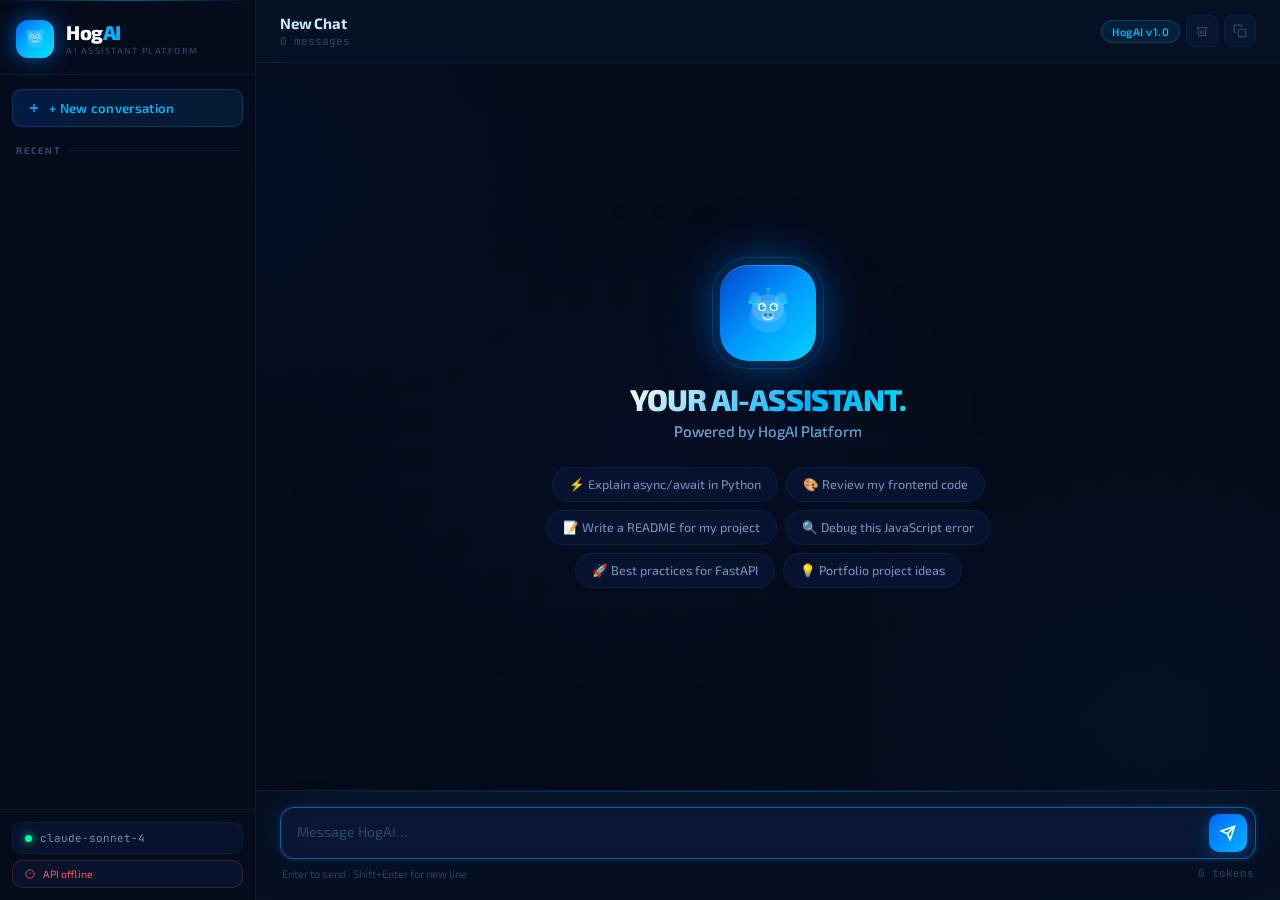
==== index.html @ a09879cb "Add files via upload Frontend Hochladung! Ich füge hier einen Code hinzu , eine stylische Etwickung " ====
<!DOCTYPE html>
<html lang="en">
<head>
  <meta charset="UTF-8" />
  <meta name="viewport" content="width=device-width, initial-scale=1.0" />
  <title>HogAI — AI Assistant Platform</title>
  <link rel="preconnect" href="https://fonts.googleapis.com" />
  <link rel="preconnect" href="https://fonts.gstatic.com" crossorigin />
  <link href="https://fonts.googleapis.com/css2?family=JetBrains+Mono:wght@300;400;500&family=Exo+2:wght@300;400;500;600;700;800&display=swap" rel="stylesheet" />
  <link rel="stylesheet" href="style.css" />
</head>
<body>

<div class="app">

  <!-- ═══════════════════════════════
        SIDEBAR
  ════════════════════════════════ -->
  <aside class="sidebar">

    <div class="sb-top">
      <div class="logo">
        <div class="logo-pig">
          <svg viewBox="0 0 48 48" fill="none" xmlns="http://www.w3.org/2000/svg">
            <ellipse cx="24" cy="27" rx="16" ry="14" fill="rgba(255,255,255,0.12)"/>
            <ellipse cx="24" cy="20" rx="14" ry="12" fill="rgba(255,255,255,0.2)"/>
            <ellipse cx="13" cy="12" rx="5" ry="6" fill="rgba(255,255,255,0.2)" transform="rotate(-15 13 12)"/>
            <ellipse cx="35" cy="12" rx="5" ry="6" fill="rgba(255,255,255,0.2)" transform="rotate(15 35 12)"/>
            <ellipse cx="13" cy="12" rx="3" ry="4" fill="rgba(0,200,255,0.5)" transform="rotate(-15 13 12)"/>
            <ellipse cx="35" cy="12" rx="3" ry="4" fill="rgba(0,200,255,0.5)" transform="rotate(15 35 12)"/>
            <circle cx="19" cy="19" r="3.5" fill="white" opacity="0.95"/>
            <circle cx="29" cy="19" r="3.5" fill="white" opacity="0.95"/>
            <circle cx="19" cy="19" r="2.2" fill="#00aaff"/>
            <circle cx="29" cy="19" r="2.2" fill="#00aaff"/>
            <circle cx="19.9" cy="18.1" r="0.8" fill="white"/>
            <circle cx="29.9" cy="18.1" r="0.8" fill="white"/>
            <ellipse cx="24" cy="25" rx="5.5" ry="4" fill="rgba(255,255,255,0.15)"/>
            <circle cx="22" cy="25.5" r="1.3" fill="rgba(0,0,0,0.45)"/>
            <circle cx="26" cy="25.5" r="1.3" fill="rgba(0,0,0,0.45)"/>
            <line x1="33" y1="19" x2="39" y2="15" stroke="rgba(0,220,255,0.8)" stroke-width="1"/>
            <circle cx="39.5" cy="14.5" r="1.5" fill="rgba(0,220,255,0.9)"/>
            <line x1="15" y1="19" x2="9" y2="15" stroke="rgba(0,220,255,0.8)" stroke-width="1"/>
            <circle cx="8.5" cy="14.5" r="1.5" fill="rgba(0,220,255,0.9)"/>
            <path d="M20 28 Q24 31.5 28 28" stroke="rgba(255,255,255,0.7)" stroke-width="1.5" stroke-linecap="round" fill="none"/>
          </svg>
        </div>
        <div class="logo-text">
          <div class="logo-name">Hog<em>AI</em></div>
          <div class="logo-tag">AI Assistant Platform</div>
        </div>
      </div>
    </div>

    <button class="sb-new" id="newChatBtn">
      <svg width="14" height="14" fill="none" stroke="currentColor" stroke-width="2.5" viewBox="0 0 24 24">
        <path d="M12 5v14M5 12h14"/>
      </svg>
      + New conversation
    </button>

    <div class="sb-section">Recent</div>
    <div class="sb-list" id="chatHistory"></div>

    <div class="sb-foot">
      <div class="model-tag">
        <div class="dot"></div>
        claude-sonnet-4
      </div>
      <div class="api-tag" id="apiStatus">
        <svg width="10" height="10" fill="none" stroke="currentColor" stroke-width="2" viewBox="0 0 24 24">
          <circle cx="12" cy="12" r="10"/>
          <polyline points="12 6 12 12 16 14"/>
        </svg>
        <span>Checking API…</span>
      </div>
    </div>

  </aside>

  <!-- ═══════════════════════════════
      MAIN
  ════════════════════════════════ -->
  <main class="main">

    <!-- Top bar -->
    <div class="topbar">
      <div class="topbar-left">
        <div>
          <div class="topbar-title" id="chatTitle">New Chat</div>
          <div class="topbar-sub"  id="msgCount">0 messages</div>
        </div>
      </div>
      <div class="topbar-right">
        <div class="badge">HogAI v1.0</div>
        <button class="icon-btn" id="clearBtn" title="Clear chat">
          <svg width="14" height="14" fill="none" stroke="currentColor" stroke-width="2" viewBox="0 0 24 24">
            <polyline points="3 6 5 6 21 6"/>
            <path d="M19 6l-1 14H6L5 6"/>
            <path d="M10 11v6M14 11v6"/>
          </svg>
        </button>
        <button class="icon-btn" id="copyBtn" title="Copy last response">
          <svg width="14" height="14" fill="none" stroke="currentColor" stroke-width="2" viewBox="0 0 24 24">
            <rect x="9" y="9" width="13" height="13" rx="2"/>
            <path d="M5 15H4a2 2 0 01-2-2V4a2 2 0 012-2h9a2 2 0 012 2v1"/>
          </svg>
        </button>
      </div>
    </div>

    <!-- Messages -->
    <div class="messages" id="messages">
      <div class="welcome" id="welcome">
        <div class="hog-mascot">
          <svg viewBox="0 0 48 48" fill="none" xmlns="http://www.w3.org/2000/svg">
            <ellipse cx="24" cy="27" rx="16" ry="14" fill="rgba(255,255,255,0.12)"/>
            <ellipse cx="24" cy="20" rx="14" ry="12" fill="rgba(255,255,255,0.18)"/>
            <ellipse cx="13" cy="12" rx="5" ry="6" fill="rgba(255,255,255,0.18)" transform="rotate(-15 13 12)"/>
            <ellipse cx="35" cy="12" rx="5" ry="6" fill="rgba(255,255,255,0.18)" transform="rotate(15 35 12)"/>
            <ellipse cx="13" cy="12" rx="3" ry="4" fill="rgba(0,200,255,0.5)" transform="rotate(-15 13 12)"/>
            <ellipse cx="35" cy="12" rx="3" ry="4" fill="rgba(0,200,255,0.5)" transform="rotate(15 35 12)"/>
            <circle cx="19" cy="19" r="3.5" fill="white" opacity="0.95"/>
            <circle cx="29" cy="19" r="3.5" fill="white" opacity="0.95"/>
            <circle cx="19" cy="19" r="2.2" fill="#00aaff"/>
            <circle cx="29" cy="19" r="2.2" fill="#00aaff"/>
            <circle cx="19.9" cy="18.1" r="0.8" fill="white"/>
            <circle cx="29.9" cy="18.1" r="0.8" fill="white"/>
            <ellipse cx="24" cy="25" rx="5.5" ry="4" fill="rgba(255,255,255,0.15)"/>
            <circle cx="22" cy="25.5" r="1.3" fill="rgba(0,0,0,0.45)"/>
            <circle cx="26" cy="25.5" r="1.3" fill="rgba(0,0,0,0.45)"/>
            <line x1="33" y1="19" x2="39" y2="15" stroke="rgba(0,220,255,0.8)" stroke-width="1"/>
            <circle cx="39.5" cy="14.5" r="1.5" fill="rgba(0,220,255,0.9)"/>
            <line x1="15" y1="19" x2="9" y2="15" stroke="rgba(0,220,255,0.8)" stroke-width="1"/>
            <circle cx="8.5" cy="14.5" r="1.5" fill="rgba(0,220,255,0.9)"/>
            <line x1="24" y1="8" x2="24" y2="4" stroke="rgba(0,220,255,0.6)" stroke-width="1"/>
            <circle cx="24" cy="3.5" r="1.2" fill="rgba(0,220,255,0.8)"/>
            <path d="M20 28 Q24 31.5 28 28" stroke="rgba(255,255,255,0.7)" stroke-width="1.5" stroke-linecap="round" fill="none"/>
          </svg>
        </div>
        <h1>YOUR AI-ASSISTANT.<span>Powered by HogAI Platform</span></h1>
        <div class="chips" id="chips">
          <button class="chip">⚡ Explain async/await in Python</button>
          <button class="chip">🎨 Review my frontend code</button>
          <button class="chip">📝 Write a README for my project</button>
          <button class="chip">🔍 Debug this JavaScript error</button>
          <button class="chip">🚀 Best practices for FastAPI</button>
          <button class="chip">💡 Portfolio project ideas</button>
        </div>
      </div>
    </div>

    <!-- Input -->
    <div class="input-area">
      <div class="input-wrap">
        <textarea
          id="userInput"
          placeholder="Message HogAI…"
          rows="1"
        ></textarea>
        <button class="send-btn" id="sendBtn">
          <svg width="16" height="16" fill="none" stroke="currentColor" stroke-width="2.5" viewBox="0 0 24 24">
            <line x1="22" y1="2" x2="11" y2="13"/>
            <polygon points="22 2 15 22 11 13 2 9 22 2"/>
          </svg>
        </button>
      </div>
      <div class="input-footer">
        <span>Enter to send · Shift+Enter for new line</span>
        <span class="token-count" id="tokenCount">0 tokens</span>
      </div>
    </div>

  </main>
</div>

<!-- Toast notification -->
<div class="toast" id="toast"></div>

<script src="app.js"></script>
</body>
</html>
---- style.css ----
/* ═══════════════════════════════════════════════
   HogAI — style.css
   Design: Dark blue glassmorphism + neon accents
════════════════════════════════════════════════ */

/* ── CSS Variables ── */
:root {
  --bg:        #050c1a;
  --bg2:       #071325;
  --bg3:       #0a1a34;
  --bg4:       #0d2040;
  --glass:     rgba(10, 26, 60, 0.6);
  --glassl:    rgba(255, 255, 255, 0.04);
  --border:    rgba(0, 140, 255, 0.12);
  --border2:   rgba(0, 180, 255, 0.22);
  --border3:   rgba(0, 200, 255, 0.38);
  --accent:    #00b4ff;
  --accent2:   #0066ff;
  --accent3:   #00e5ff;
  --accentg:   rgba(0, 180, 255, 0.1);
  --green:     #00ff9d;
  --text:      #d4e8ff;
  --text2:     #6a8fbb;
  --text3:     #2d4a6e;
  --font-main: 'Exo 2', sans-serif;
  --font-mono: 'JetBrains Mono', monospace;
}

/* ── Reset ── */
*,
*::before,
*::after {
  margin: 0;
  padding: 0;
  box-sizing: border-box;
}

html,
body {
  height: 100%;
  font-family: var(--font-main);
  background: var(--bg);
  color: var(--text);
  overflow: hidden;
}

/* ── Animated background glow ── */
body::before {
  content: '';
  position: fixed;
  inset: 0;
  background:
    radial-gradient(ellipse 60% 50% at 10% 20%, rgba(0, 80, 200, 0.15) 0%, transparent 60%),
    radial-gradient(ellipse 50% 60% at 90% 80%, rgba(0, 160, 255, 0.08) 0%, transparent 60%),
    radial-gradient(ellipse 40% 40% at 50% 50%, rgba(0, 40, 100, 0.2) 0%, transparent 70%);
  pointer-events: none;
  z-index: 0;
  animation: bgShift 12s ease-in-out infinite alternate;
}

/* ── Grid lines overlay ── */
body::after {
  content: '';
  position: fixed;
  inset: 0;
  background-image:
    linear-gradient(rgba(0, 140, 255, 0.03) 1px, transparent 1px),
    linear-gradient(90deg, rgba(0, 140, 255, 0.03) 1px, transparent 1px);
  background-size: 40px 40px;
  pointer-events: none;
  z-index: 0;
}

/* ═══════════════════════════════════════════════
   LAYOUT
════════════════════════════════════════════════ */
.app {
  display: flex;
  height: 100vh;
  position: relative;
  z-index: 1;
}

/* ═══════════════════════════════════════════════
   SIDEBAR
════════════════════════════════════════════════ */
.sidebar {
  width: 256px;
  min-width: 256px;
  background: rgba(5, 12, 26, 0.88);
  backdrop-filter: blur(20px);
  border-right: 1px solid var(--border);
  display: flex;
  flex-direction: column;
  overflow: hidden;
  position: relative;
}

/* top glow line */
.sidebar::before {
  content: '';
  position: absolute;
  top: 0; left: 0; right: 0;
  height: 1px;
  background: linear-gradient(90deg, transparent, var(--accent), transparent);
  opacity: 0.5;
}

.sb-top {
  padding: 20px 16px 16px;
  border-bottom: 1px solid var(--border);
}

/* ── Logo ── */
.logo {
  display: flex;
  align-items: center;
  gap: 12px;
  text-decoration: none;
}

.logo-pig {
  width: 38px;
  height: 38px;
  background: linear-gradient(135deg, #0066ff 0%, #00b4ff 50%, #00e5ff 100%);
  border-radius: 12px;
  display: flex;
  align-items: center;
  justify-content: center;
  box-shadow: 0 0 20px rgba(0, 140, 255, 0.5), 0 0 40px rgba(0, 140, 255, 0.2);
  flex-shrink: 0;
  animation: pigGlow 3s ease-in-out infinite;
}

.logo-pig svg {
  width: 26px;
  height: 26px;
}

.logo-text {
  display: flex;
  flex-direction: column;
}

.logo-name {
  font-size: 20px;
  font-weight: 800;
  letter-spacing: -0.5px;
  color: #fff;
  line-height: 1;
}

.logo-name em {
  font-style: normal;
  color: var(--accent);
}

.logo-tag {
  font-size: 9px;
  font-weight: 500;
  text-transform: uppercase;
  letter-spacing: 1.5px;
  color: var(--text3);
  margin-top: 3px;
}

/* ── New chat button ── */
.sb-new {
  margin: 14px 12px 8px;
  padding: 10px 14px;
  background: linear-gradient(135deg, rgba(0, 100, 255, 0.18), rgba(0, 180, 255, 0.09));
  border: 1px solid var(--border2);
  border-radius: 10px;
  color: var(--accent);
  font-family: var(--font-main);
  font-size: 13px;
  font-weight: 600;
  cursor: pointer;
  display: flex;
  align-items: center;
  gap: 8px;
  transition: all 0.25s;
  width: calc(100% - 24px);
  letter-spacing: 0.3px;
}

.sb-new:hover {
  background: linear-gradient(135deg, rgba(0, 120, 255, 0.28), rgba(0, 200, 255, 0.14));
  border-color: var(--border3);
  transform: translateY(-1px);
  box-shadow: 0 4px 20px rgba(0, 140, 255, 0.2);
}

/* ── Section label ── */
.sb-section {
  padding: 10px 16px 4px;
  font-size: 9.5px;
  font-weight: 700;
  text-transform: uppercase;
  letter-spacing: 1.8px;
  color: var(--text3);
  display: flex;
  align-items: center;
  gap: 8px;
}

.sb-section::after {
  content: '';
  flex: 1;
  height: 1px;
  background: var(--border);
}

/* ── Chat list ── */
.sb-list {
  flex: 1;
  overflow-y: auto;
  padding: 4px 8px;
}

.sb-list::-webkit-scrollbar { width: 3px; }
.sb-list::-webkit-scrollbar-thumb { background: var(--border2); border-radius: 3px; }

.sb-item {
  padding: 9px 10px;
  border-radius: 8px;
  cursor: pointer;
  font-size: 12.5px;
  color: var(--text2);
  white-space: nowrap;
  overflow: hidden;
  text-overflow: ellipsis;
  display: flex;
  align-items: center;
  gap: 8px;
  transition: all 0.15s;
  margin-bottom: 2px;
  font-weight: 500;
  border: 1px solid transparent;
}

.sb-item:hover {
  background: var(--accentg);
  color: var(--text);
  border-color: var(--border);
}

.sb-item.active {
  background: var(--accentg);
  color: var(--accent);
  border-color: var(--border2);
}

/* ── Sidebar footer ── */
.sb-foot {
  padding: 12px;
  border-top: 1px solid var(--border);
  display: flex;
  flex-direction: column;
  gap: 6px;
}

.model-tag {
  display: flex;
  align-items: center;
  gap: 8px;
  padding: 8px 12px;
  background: var(--glass);
  backdrop-filter: blur(10px);
  border: 1px solid var(--border);
  border-radius: 10px;
  font-size: 11px;
  color: var(--text2);
  font-family: var(--font-mono);
}

.dot {
  width: 7px;
  height: 7px;
  border-radius: 50%;
  background: var(--green);
  box-shadow: 0 0 8px var(--green);
  animation: blink 2s ease-in-out infinite;
  flex-shrink: 0;
}

.api-tag {
  display: flex;
  align-items: center;
  gap: 8px;
  padding: 7px 12px;
  background: var(--glass);
  border: 1px solid var(--border);
  border-radius: 10px;
  font-size: 10.5px;
  color: var(--text3);
  cursor: pointer;
  transition: all 0.2s;
}

.api-tag.ok  { border-color: rgba(0, 255, 157, 0.22); color: var(--green); }
.api-tag.err { border-color: rgba(255, 70, 70, 0.22);  color: #ff5555; }

/* ═══════════════════════════════════════════════
   MAIN PANEL
════════════════════════════════════════════════ */
.main {
  flex: 1;
  display: flex;
  flex-direction: column;
  overflow: hidden;
  background: rgba(5, 12, 26, 0.4);
  backdrop-filter: blur(4px);
}

/* ── Top bar ── */
.topbar {
  padding: 14px 24px;
  background: rgba(7, 19, 37, 0.85);
  backdrop-filter: blur(20px);
  border-bottom: 1px solid var(--border);
  display: flex;
  align-items: center;
  justify-content: space-between;
}

.topbar-left { display: flex; align-items: center; gap: 12px; }

.topbar-title {
  font-size: 15px;
  font-weight: 700;
  color: var(--text);
  letter-spacing: -0.2px;
}

.topbar-sub {
  font-size: 11px;
  color: var(--text3);
  font-family: var(--font-mono);
  margin-top: 2px;
}

.topbar-right { display: flex; gap: 6px; align-items: center; }

.badge {
  padding: 4px 10px;
  background: var(--accentg);
  border: 1px solid var(--border2);
  border-radius: 20px;
  font-size: 11px;
  font-weight: 600;
  color: var(--accent);
  letter-spacing: 0.5px;
}

.icon-btn {
  width: 32px;
  height: 32px;
  border: 1px solid var(--border);
  background: var(--glass);
  backdrop-filter: blur(10px);
  border-radius: 8px;
  cursor: pointer;
  display: flex;
  align-items: center;
  justify-content: center;
  color: var(--text3);
  transition: all 0.2s;
}

.icon-btn:hover {
  background: var(--accentg);
  color: var(--accent);
  border-color: var(--border2);
  box-shadow: 0 0 12px rgba(0, 140, 255, 0.15);
}

/* ═══════════════════════════════════════════════
   MESSAGES
════════════════════════════════════════════════ */
.messages {
  flex: 1;
  overflow-y: auto;
  padding: 28px 0;
  scroll-behavior: smooth;
}

.messages::-webkit-scrollbar { width: 5px; }
.messages::-webkit-scrollbar-thumb { background: var(--border2); border-radius: 5px; }

/* ── Welcome screen ── */
.welcome {
  display: flex;
  flex-direction: column;
  align-items: center;
  justify-content: center;
  min-height: 100%;
  text-align: center;
  padding: 40px 24px;
  gap: 22px;
  animation: fadeUp 0.7s cubic-bezier(0.23, 1, 0.32, 1) both;
}

.hog-mascot {
  width: 96px;
  height: 96px;
  background: linear-gradient(135deg, #0044cc 0%, #0099ff 50%, #00d4ff 100%);
  border-radius: 28px;
  display: flex;
  align-items: center;
  justify-content: center;
  box-shadow:
    0 0 40px rgba(0, 140, 255, 0.45),
    0 0 80px rgba(0, 140, 255, 0.2),
    inset 0 1px 0 rgba(255, 255, 255, 0.2);
  animation: mascotFloat 5s ease-in-out infinite;
  position: relative;
}

.hog-mascot::after {
  content: '';
  position: absolute;
  inset: -8px;
  border-radius: 36px;
  border: 1px solid rgba(0, 180, 255, 0.2);
  animation: mascotRing 5s ease-in-out infinite;
}

.hog-mascot svg { width: 56px; height: 56px; }

.welcome h1 {
  font-size: 30px;
  font-weight: 800;
  letter-spacing: -0.8px;
  background: linear-gradient(135deg, #ffffff 0%, #00b4ff 60%, #00e5ff 100%);
  -webkit-background-clip: text;
  -webkit-text-fill-color: transparent;
  background-clip: text;
  line-height: 1.1;
}

.welcome h1 span {
  display: block;
  font-size: 15px;
  font-weight: 400;
  -webkit-text-fill-color: var(--text2);
  color: var(--text2);
  margin-top: 7px;
  letter-spacing: 0;
}

/* ── Suggestion chips ── */
.chips {
  display: flex;
  flex-wrap: wrap;
  gap: 8px;
  justify-content: center;
  max-width: 560px;
  margin-top: 6px;
}

.chip {
  padding: 9px 16px;
  background: var(--glass);
  backdrop-filter: blur(10px);
  border: 1px solid var(--border);
  border-radius: 24px;
  cursor: pointer;
  font-size: 12.5px;
  color: var(--text2);
  font-family: var(--font-main);
  font-weight: 500;
  transition: all 0.25s;
}

.chip:hover {
  background: var(--accentg);
  color: var(--accent3);
  border-color: var(--border2);
  transform: translateY(-3px);
  box-shadow: 0 6px 20px rgba(0, 140, 255, 0.15);
}

/* ── Message rows ── */
.msg-row {
  display: flex;
  padding: 4px 24px;
  animation: fadeUp 0.3s ease both;
  margin-bottom: 4px;
}

.msg-row.user      { justify-content: flex-end; }
.msg-row.assistant { justify-content: flex-start; }

.msg-avatar {
  width: 30px;
  height: 30px;
  border-radius: 9px;
  display: flex;
  align-items: center;
  justify-content: center;
  font-size: 14px;
  flex-shrink: 0;
  margin-top: 3px;
}

.msg-avatar.ai-av {
  background: linear-gradient(135deg, #0055cc, #00a0ff);
  box-shadow: 0 0 12px rgba(0, 140, 255, 0.4);
  margin-right: 10px;
}

.msg-avatar.user-av {
  background: var(--glass);
  border: 1px solid var(--border2);
  backdrop-filter: blur(10px);
  margin-left: 10px;
  order: 2;
}

.msg-body {
  max-width: 70%;
  display: flex;
  flex-direction: column;
  gap: 4px;
}

.msg-bubble {
  padding: 12px 16px;
  border-radius: 16px;
  font-size: 14px;
  line-height: 1.75;
  word-break: break-word;
  backdrop-filter: blur(10px);
}

.user .msg-bubble {
  background: linear-gradient(135deg, rgba(0, 80, 200, 0.25), rgba(0, 160, 255, 0.15));
  border: 1px solid rgba(0, 140, 255, 0.3);
  border-bottom-right-radius: 4px;
  box-shadow: 0 4px 20px rgba(0, 0, 0, 0.3);
}

.assistant .msg-bubble {
  background: rgba(10, 26, 60, 0.72);
  border: 1px solid var(--border);
  border-bottom-left-radius: 4px;
  box-shadow: 0 4px 20px rgba(0, 0, 0, 0.3);
}

.msg-meta {
  font-size: 10px;
  color: var(--text3);
  padding: 0 4px;
  font-family: var(--font-mono);
}

.user .msg-meta { text-align: right; }

/* ── Code formatting ── */
.msg-bubble pre {
  background: rgba(0, 5, 15, 0.85);
  border: 1px solid var(--border2);
  border-radius: 10px;
  padding: 12px 14px;
  margin: 8px 0;
  overflow-x: auto;
  font-family: var(--font-mono);
  font-size: 12.5px;
  line-height: 1.6;
}

.msg-bubble code {
  font-family: var(--font-mono);
  font-size: 12.5px;
  background: rgba(0, 100, 255, 0.1);
  border: 1px solid var(--border2);
  padding: 1px 6px;
  border-radius: 4px;
  color: var(--accent3);
}

.msg-bubble pre code {
  background: none;
  border: none;
  padding: 0;
  color: #7dd3fc;
}

/* ── Typing indicator ── */
.typing-dots {
  display: flex;
  gap: 5px;
  align-items: center;
  padding: 4px 0;
}

.typing-dots span {
  width: 7px;
  height: 7px;
  background: var(--accent);
  border-radius: 50%;
  opacity: 0.3;
  animation: typeDot 1.3s ease-in-out infinite;
  box-shadow: 0 0 6px var(--accent);
}

.typing-dots span:nth-child(2) { animation-delay: 0.2s; }
.typing-dots span:nth-child(3) { animation-delay: 0.4s; }

/* ═══════════════════════════════════════════════
   INPUT AREA
════════════════════════════════════════════════ */
.input-area {
  padding: 16px 24px 20px;
  background: rgba(7, 19, 37, 0.88);
  backdrop-filter: blur(20px);
  border-top: 1px solid var(--border);
  position: relative;
}

/* top glow line */
.input-area::before {
  content: '';
  position: absolute;
  top: 0; left: 0; right: 0;
  height: 1px;
  background: linear-gradient(90deg, transparent, rgba(0, 140, 255, 0.4), transparent);
}

.input-wrap {
  background: rgba(10, 26, 60, 0.72);
  backdrop-filter: blur(16px);
  border: 1px solid var(--border2);
  border-radius: 14px;
  display: flex;
  align-items: flex-end;
  transition: border-color 0.25s, box-shadow 0.25s;
  overflow: hidden;
}

.input-wrap:focus-within {
  border-color: rgba(0, 160, 255, 0.55);
  box-shadow:
    0 0 0 3px rgba(0, 140, 255, 0.08),
    0 0 30px rgba(0, 140, 255, 0.12),
    0 8px 32px rgba(0, 0, 0, 0.4);
}

#userInput {
  flex: 1;
  background: transparent;
  border: none;
  outline: none;
  color: var(--text);
  font-family: var(--font-main);
  font-size: 14px;
  line-height: 1.6;
  padding: 13px 16px;
  resize: none;
  min-height: 50px;
  max-height: 200px;
  overflow-y: auto;
}

#userInput::placeholder { color: var(--text3); }
#userInput::-webkit-scrollbar { width: 3px; }
#userInput::-webkit-scrollbar-thumb { background: var(--border2); border-radius: 3px; }

.send-btn {
  width: 38px;
  height: 38px;
  margin: 6px 8px;
  background: linear-gradient(135deg, var(--accent2) 0%, var(--accent) 100%);
  border: none;
  border-radius: 10px;
  cursor: pointer;
  display: flex;
  align-items: center;
  justify-content: center;
  transition: all 0.25s;
  flex-shrink: 0;
  box-shadow: 0 2px 16px rgba(0, 140, 255, 0.4);
}

.send-btn:hover {
  transform: scale(1.08);
  box-shadow: 0 4px 24px rgba(0, 140, 255, 0.6);
}

.send-btn:active  { transform: scale(0.95); }
.send-btn:disabled { opacity: 0.35; cursor: not-allowed; transform: none; }
.send-btn svg { color: #fff; }

.input-footer {
  display: flex;
  align-items: center;
  justify-content: space-between;
  padding: 7px 2px 0;
  font-size: 11px;
  color: var(--text3);
}

.token-count { font-family: var(--font-mono); }

/* ═══════════════════════════════════════════════
   TOAST
════════════════════════════════════════════════ */
.toast {
  position: fixed;
  bottom: 24px;
  right: 24px;
  background: rgba(7, 19, 37, 0.96);
  backdrop-filter: blur(20px);
  border: 1px solid var(--border2);
  border-radius: 12px;
  padding: 10px 18px;
  font-size: 13px;
  font-weight: 500;
  color: var(--text);
  box-shadow: 0 8px 32px rgba(0, 0, 0, 0.5);
  transform: translateY(80px);
  opacity: 0;
  transition: all 0.35s cubic-bezier(0.23, 1, 0.32, 1);
  z-index: 999;
  max-width: 300px;
}

.toast.show { transform: translateY(0); opacity: 1; }
.toast.ok   { border-color: rgba(0, 255, 157, 0.35); color: var(--green); }
.toast.err  { border-color: rgba(255, 70,  70,  0.35); color: #ff6060; }

/* ═══════════════════════════════════════════════
   ANIMATIONS
════════════════════════════════════════════════ */
@keyframes bgShift {
  from { opacity: 0.7; }
  to   { opacity: 1; }
}

@keyframes pigGlow {
  0%,100% { box-shadow: 0 0 20px rgba(0,140,255,0.5), 0 0 40px rgba(0,140,255,0.2); }
  50%     { box-shadow: 0 0 32px rgba(0,200,255,0.7), 0 0 64px rgba(0,140,255,0.35); }
}

@keyframes blink {
  0%,100% { opacity: 1; }
  50%     { opacity: 0.25; }
}

@keyframes fadeUp {
  from { opacity: 0; transform: translateY(22px); }
  to   { opacity: 1; transform: translateY(0); }
}

@keyframes mascotFloat {
  0%,100% { transform: translateY(0)   rotate(0deg); }
  33%     { transform: translateY(-12px) rotate(1.5deg); }
  66%     { transform: translateY(-6px)  rotate(-1deg); }
}

@keyframes mascotRing {
  0%,100% { transform: scale(1);    opacity: 0.5; }
  50%     { transform: scale(1.08); opacity: 1; }
}

@keyframes typeDot {
  0%,80%,100% { opacity: 0.2; transform: scale(0.7); }
  40%         { opacity: 1;   transform: scale(1.1); }
}
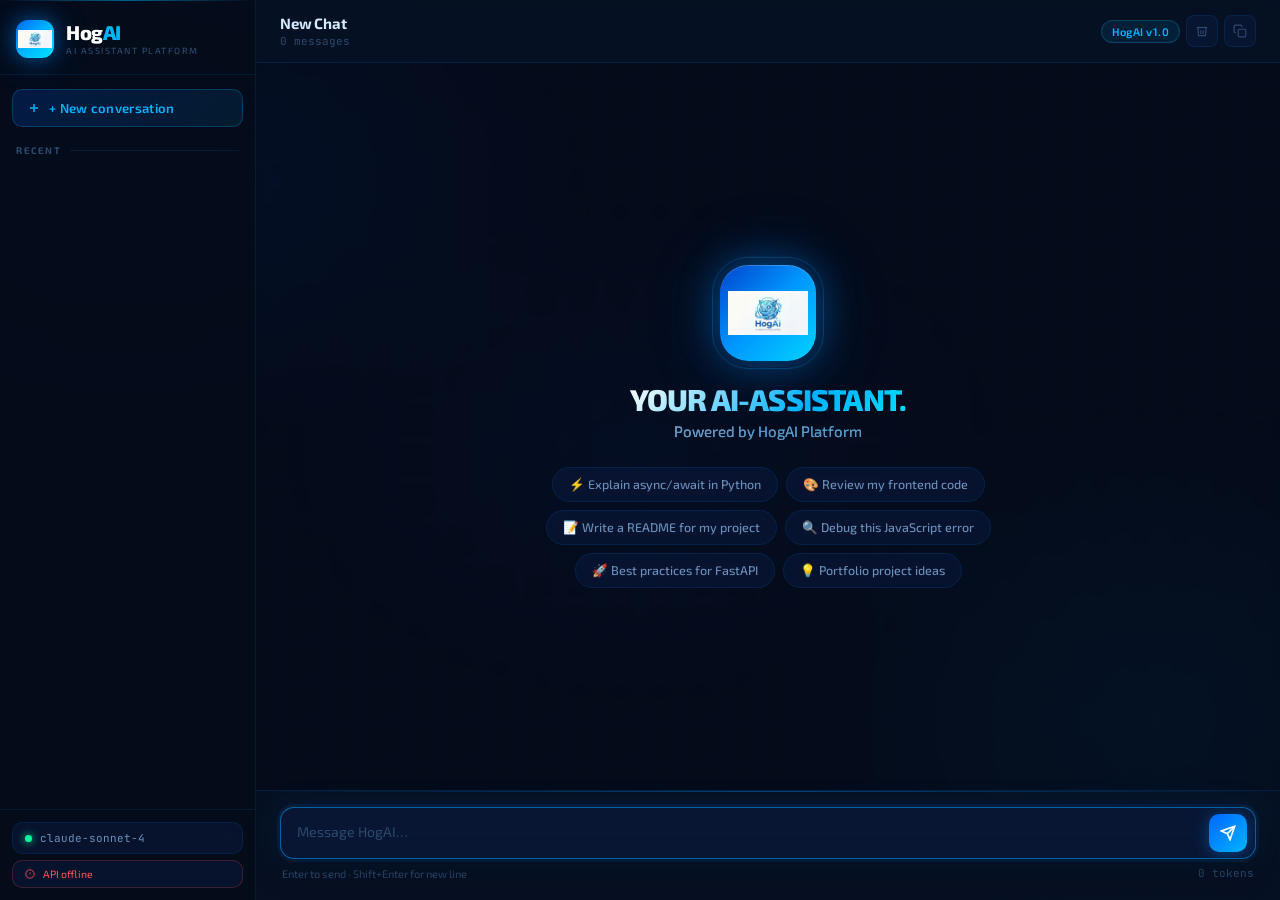
==== commit cebf5304: "Update print statement from 'Hello' to 'Goodbye'" ====
--- a/index.html
+++ b/index.html
@@ -14,35 +14,14 @@
 <div class="app">
 
   <!-- ═══════════════════════════════
-        SIDEBAR
+       SIDEBAR
   ════════════════════════════════ -->
   <aside class="sidebar">
 
     <div class="sb-top">
       <div class="logo">
         <div class="logo-pig">
-          <svg viewBox="0 0 48 48" fill="none" xmlns="http://www.w3.org/2000/svg">
-            <ellipse cx="24" cy="27" rx="16" ry="14" fill="rgba(255,255,255,0.12)"/>
-            <ellipse cx="24" cy="20" rx="14" ry="12" fill="rgba(255,255,255,0.2)"/>
-            <ellipse cx="13" cy="12" rx="5" ry="6" fill="rgba(255,255,255,0.2)" transform="rotate(-15 13 12)"/>
-            <ellipse cx="35" cy="12" rx="5" ry="6" fill="rgba(255,255,255,0.2)" transform="rotate(15 35 12)"/>
-            <ellipse cx="13" cy="12" rx="3" ry="4" fill="rgba(0,200,255,0.5)" transform="rotate(-15 13 12)"/>
-            <ellipse cx="35" cy="12" rx="3" ry="4" fill="rgba(0,200,255,0.5)" transform="rotate(15 35 12)"/>
-            <circle cx="19" cy="19" r="3.5" fill="white" opacity="0.95"/>
-            <circle cx="29" cy="19" r="3.5" fill="white" opacity="0.95"/>
-            <circle cx="19" cy="19" r="2.2" fill="#00aaff"/>
-            <circle cx="29" cy="19" r="2.2" fill="#00aaff"/>
-            <circle cx="19.9" cy="18.1" r="0.8" fill="white"/>
-            <circle cx="29.9" cy="18.1" r="0.8" fill="white"/>
-            <ellipse cx="24" cy="25" rx="5.5" ry="4" fill="rgba(255,255,255,0.15)"/>
-            <circle cx="22" cy="25.5" r="1.3" fill="rgba(0,0,0,0.45)"/>
-            <circle cx="26" cy="25.5" r="1.3" fill="rgba(0,0,0,0.45)"/>
-            <line x1="33" y1="19" x2="39" y2="15" stroke="rgba(0,220,255,0.8)" stroke-width="1"/>
-            <circle cx="39.5" cy="14.5" r="1.5" fill="rgba(0,220,255,0.9)"/>
-            <line x1="15" y1="19" x2="9" y2="15" stroke="rgba(0,220,255,0.8)" stroke-width="1"/>
-            <circle cx="8.5" cy="14.5" r="1.5" fill="rgba(0,220,255,0.9)"/>
-            <path d="M20 28 Q24 31.5 28 28" stroke="rgba(255,255,255,0.7)" stroke-width="1.5" stroke-linecap="round" fill="none"/>
-          </svg>
+          <img src="[data-uri]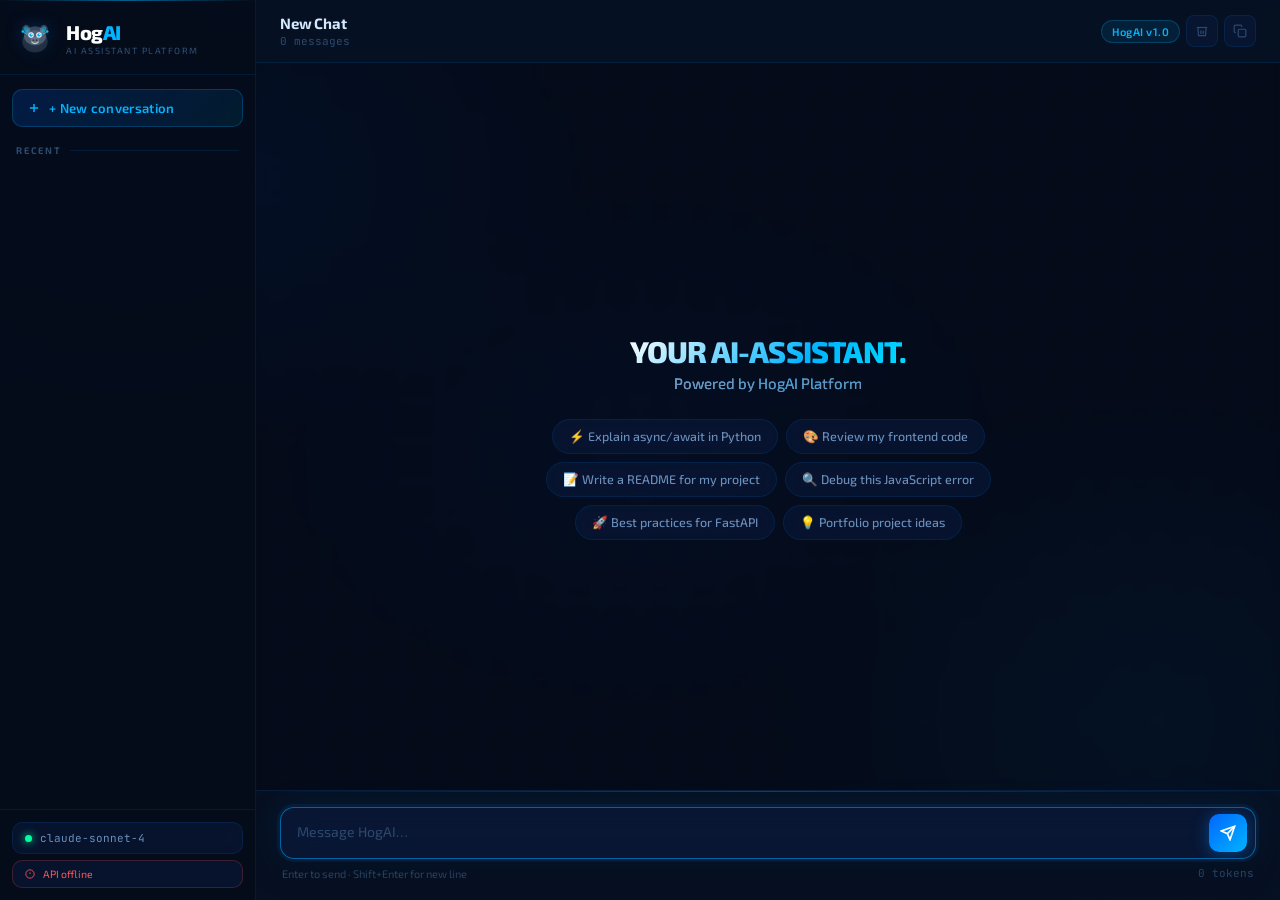
==== commit 1a9dc385: "Add files via upload" ====
--- a/index.html
+++ b/index.html
@@ -21,7 +21,28 @@
     <div class="sb-top">
       <div class="logo">
         <div class="logo-pig">
-          <img src="[data-uri]